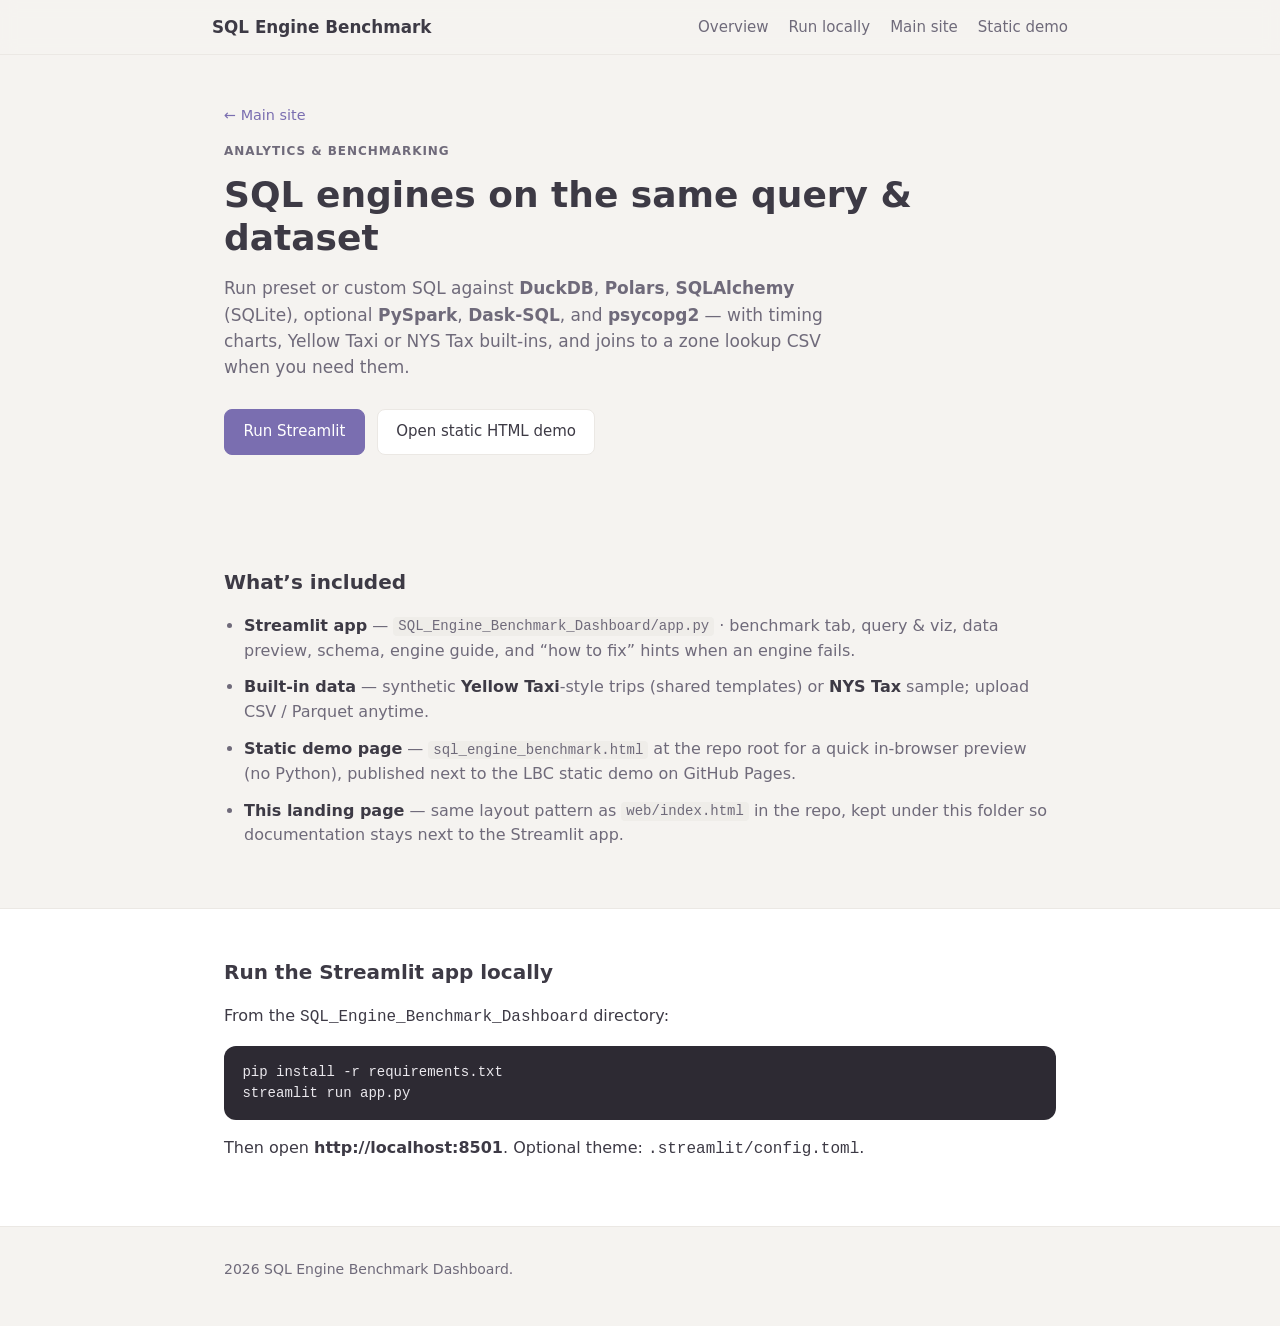
==== SQL_Engine_Benchmark_Dashboard/web/index.html @ 7c513c8f "Add SQL Engine Benchmark static web pages and Pages deploy wiring Publish SQL_Engine_Benchmark_Dashb" ====
<!DOCTYPE html>
<html lang="en">
<head>
  <meta charset="UTF-8">
  <meta name="viewport" content="width=device-width, initial-scale=1.0">
  <meta name="description" content="SQL Engine Benchmark Dashboard — compare DuckDB, Polars, PySpark, SQLAlchemy, Dask-SQL, and psycopg2.">
  <title>SQL Engine Benchmark Dashboard</title>
  <link rel="icon" href="assets/favicon.svg" type="image/svg+xml">
  <link rel="stylesheet" href="css/styles.css">
</head>
<body>
  <a class="skip-link" href="#main">Skip to content</a>
  <header class="site-header">
    <div class="header-inner">
      <a class="logo" href="index.html">SQL Engine Benchmark</a>
      <button type="button" class="nav-toggle" aria-expanded="false" aria-controls="site-nav">
        Menu
      </button>
      <nav id="site-nav" class="site-nav" aria-label="Primary">
        <ul>
          <li><a href="#overview">Overview</a></li>
          <li><a href="#run">Run locally</a></li>
          <li><a href="../index.html">Main site</a></li>
          <li><a href="../sql_engine_benchmark.html">Static demo</a></li>
        </ul>
      </nav>
    </div>
  </header>

  <main id="main">
    <section class="hero">
      <div class="hero-inner">
        <a class="back-link" href="../index.html">← Main site</a>
        <p class="eyebrow">Analytics &amp; benchmarking</p>
        <h1>SQL engines on the same query &amp; dataset</h1>
        <p class="lede">
          Run preset or custom SQL against <strong>DuckDB</strong>, <strong>Polars</strong>, <strong>SQLAlchemy</strong> (SQLite),
          optional <strong>PySpark</strong>, <strong>Dask-SQL</strong>, and <strong>psycopg2</strong> — with timing charts,
          Yellow Taxi or NYS Tax built-ins, and joins to a zone lookup CSV when you need them.
        </p>
        <div class="hero-actions">
          <a class="btn btn-primary" href="#run">Run Streamlit</a>
          <a class="btn btn-secondary" href="../sql_engine_benchmark.html">Open static HTML demo</a>
        </div>
      </div>
    </section>

    <section id="overview" class="section">
      <div class="section-inner">
        <h2>What’s included</h2>
        <ul class="feature-list">
          <li>
            <strong>Streamlit app</strong> — <code>SQL_Engine_Benchmark_Dashboard/app.py</code> · benchmark tab, query &amp; viz,
            data preview, schema, engine guide, and “how to fix” hints when an engine fails.
          </li>
          <li>
            <strong>Built-in data</strong> — synthetic <strong>Yellow Taxi</strong>-style trips (shared templates) or
            <strong>NYS Tax</strong> sample; upload CSV / Parquet anytime.
          </li>
          <li>
            <strong>Static demo page</strong> — <code>sql_engine_benchmark.html</code> at the repo root for a quick
            in-browser preview (no Python), published next to the LBC static demo on GitHub Pages.
          </li>
          <li>
            <strong>This landing page</strong> — same layout pattern as <code>web/index.html</code> in the repo, kept
            under this folder so documentation stays next to the Streamlit app.
          </li>
        </ul>
      </div>
    </section>

    <section id="run" class="section section-alt">
      <div class="section-inner">
        <h2>Run the Streamlit app locally</h2>
        <p>From the <code>SQL_Engine_Benchmark_Dashboard</code> directory:</p>
        <pre class="code-block"><code>pip install -r requirements.txt
streamlit run app.py</code></pre>
        <p>Then open <strong>http://localhost:8501</strong>. Optional theme: <code>.streamlit/config.toml</code>.</p>
      </div>
    </section>
  </main>

  <footer class="site-footer">
    <div class="footer-inner">
      <p><span data-year></span> SQL Engine Benchmark Dashboard.</p>
    </div>
  </footer>

  <script src="js/main.js" defer></script>
</body>
</html>
---- SQL_Engine_Benchmark_Dashboard/web/css/styles.css ----
:root {
  --bg: #f5f3f0;
  --surface: #ffffff;
  --text: #3d3a45;
  --muted: #6f6a7a;
  --border: #ebe8e4;
  --accent: #7a6eb0;
  --accent-hover: #6f5fb8;
  --radius: 12px;
  --font: system-ui, -apple-system, "Segoe UI", Roboto, sans-serif;
  --max-width: 52rem;
}

*,
*::before,
*::after {
  box-sizing: border-box;
}

html {
  scroll-behavior: smooth;
}

body {
  margin: 0;
  font-family: var(--font);
  font-size: 1rem;
  line-height: 1.55;
  color: var(--text);
  background: var(--bg);
}

.skip-link {
  position: absolute;
  left: -9999px;
  z-index: 999;
  padding: 0.5rem 1rem;
  background: var(--text);
  color: #fff;
  text-decoration: none;
}

.skip-link:focus {
  left: 1rem;
  top: 1rem;
}

.site-header {
  position: sticky;
  top: 0;
  z-index: 10;
  background: rgba(245, 243, 240, 0.92);
  backdrop-filter: blur(8px);
  border-bottom: 1px solid var(--border);
}

.header-inner {
  max-width: calc(var(--max-width) + 4rem);
  margin: 0 auto;
  padding: 0.875rem 1.25rem;
  display: flex;
  align-items: center;
  justify-content: space-between;
  gap: 1rem;
}

.logo {
  font-weight: 600;
  font-size: 1.05rem;
  color: var(--text);
  text-decoration: none;
}

.logo:hover {
  color: var(--accent);
}

.site-nav ul {
  list-style: none;
  margin: 0;
  padding: 0;
  display: flex;
  flex-wrap: wrap;
  gap: 0.5rem 1.25rem;
}

.site-nav a {
  color: var(--muted);
  text-decoration: none;
  font-size: 0.9375rem;
}

.site-nav a:hover {
  color: var(--accent);
}

.nav-toggle {
  font: inherit;
  padding: 0.35rem 0.75rem;
  border-radius: 8px;
  border: 1px solid var(--border);
  background: var(--surface);
  cursor: pointer;
  display: none;
}

@media (max-width: 640px) {
  .nav-toggle {
    display: block;
  }

  .header-inner {
    flex-wrap: wrap;
  }

  .logo {
    flex: 1;
    min-width: 0;
  }

  .nav-toggle {
    order: 2;
    flex-shrink: 0;
  }

  .site-nav {
    display: none;
    order: 3;
    flex-basis: 100%;
    width: 100%;
    padding-top: 0.75rem;
    border-top: 1px solid var(--border);
    margin-top: 0.5rem;
  }

  .site-nav.is-open {
    display: block;
  }

  .site-nav ul {
    flex-direction: column;
    gap: 0.5rem;
  }
}

.hero {
  padding: 3rem 1.25rem 4rem;
}

.hero-inner {
  max-width: var(--max-width);
  margin: 0 auto;
}

.eyebrow {
  font-size: 0.75rem;
  font-weight: 600;
  letter-spacing: 0.08em;
  text-transform: uppercase;
  color: var(--muted);
  margin: 0 0 0.75rem;
}

.hero h1 {
  font-size: clamp(1.75rem, 4vw, 2.25rem);
  font-weight: 600;
  line-height: 1.2;
  margin: 0 0 1rem;
}

.lede {
  font-size: 1.0625rem;
  color: var(--muted);
  max-width: 38em;
  margin: 0 0 1.75rem;
}

.hero-actions {
  display: flex;
  flex-wrap: wrap;
  gap: 0.75rem;
}

.btn {
  display: inline-flex;
  align-items: center;
  justify-content: center;
  padding: 0.65rem 1.15rem;
  font-size: 0.9375rem;
  font-weight: 500;
  border-radius: 8px;
  text-decoration: none;
  transition: background 0.15s, color 0.15s, border-color 0.15s;
}

.btn-primary {
  background: var(--accent);
  color: #fff;
  border: 1px solid var(--accent);
}

.btn-primary:hover {
  background: var(--accent-hover);
  border-color: var(--accent-hover);
}

.btn-secondary {
  background: var(--surface);
  color: var(--text);
  border: 1px solid var(--border);
}

.btn-secondary:hover {
  border-color: var(--accent);
  color: var(--accent);
}

.section {
  padding: 3rem 1.25rem;
}

.section-alt {
  background: var(--surface);
  border-top: 1px solid var(--border);
  border-bottom: 1px solid var(--border);
}

.section-inner {
  max-width: var(--max-width);
  margin: 0 auto;
}

.section h2 {
  font-size: 1.25rem;
  font-weight: 600;
  margin: 0 0 1rem;
}

.feature-list {
  margin: 0;
  padding-left: 1.25rem;
  color: var(--muted);
}

.feature-list li {
  margin-bottom: 0.75rem;
}

.feature-list strong {
  color: var(--text);
}

.feature-list code {
  font-size: 0.875em;
  background: #efede9;
  padding: 0.1em 0.35em;
  border-radius: 4px;
}

.code-block {
  margin: 1rem 0 1rem;
  padding: 1rem 1.15rem;
  background: #2d2a33;
  color: #eae8ed;
  border-radius: var(--radius);
  overflow-x: auto;
  font-size: 0.875rem;
  line-height: 1.5;
}

.code-block code {
  font-family: ui-monospace, "Cascadia Code", monospace;
}

.site-footer {
  padding: 2rem 1.25rem 3rem;
}

.footer-inner {
  max-width: var(--max-width);
  margin: 0 auto;
}

.site-footer p {
  margin: 0;
  font-size: 0.875rem;
  color: var(--muted);
}

.back-link {
  display: inline-block;
  margin-bottom: 1rem;
  font-size: 0.9rem;
  color: var(--accent);
  text-decoration: none;
}

.back-link:hover {
  text-decoration: underline;
}
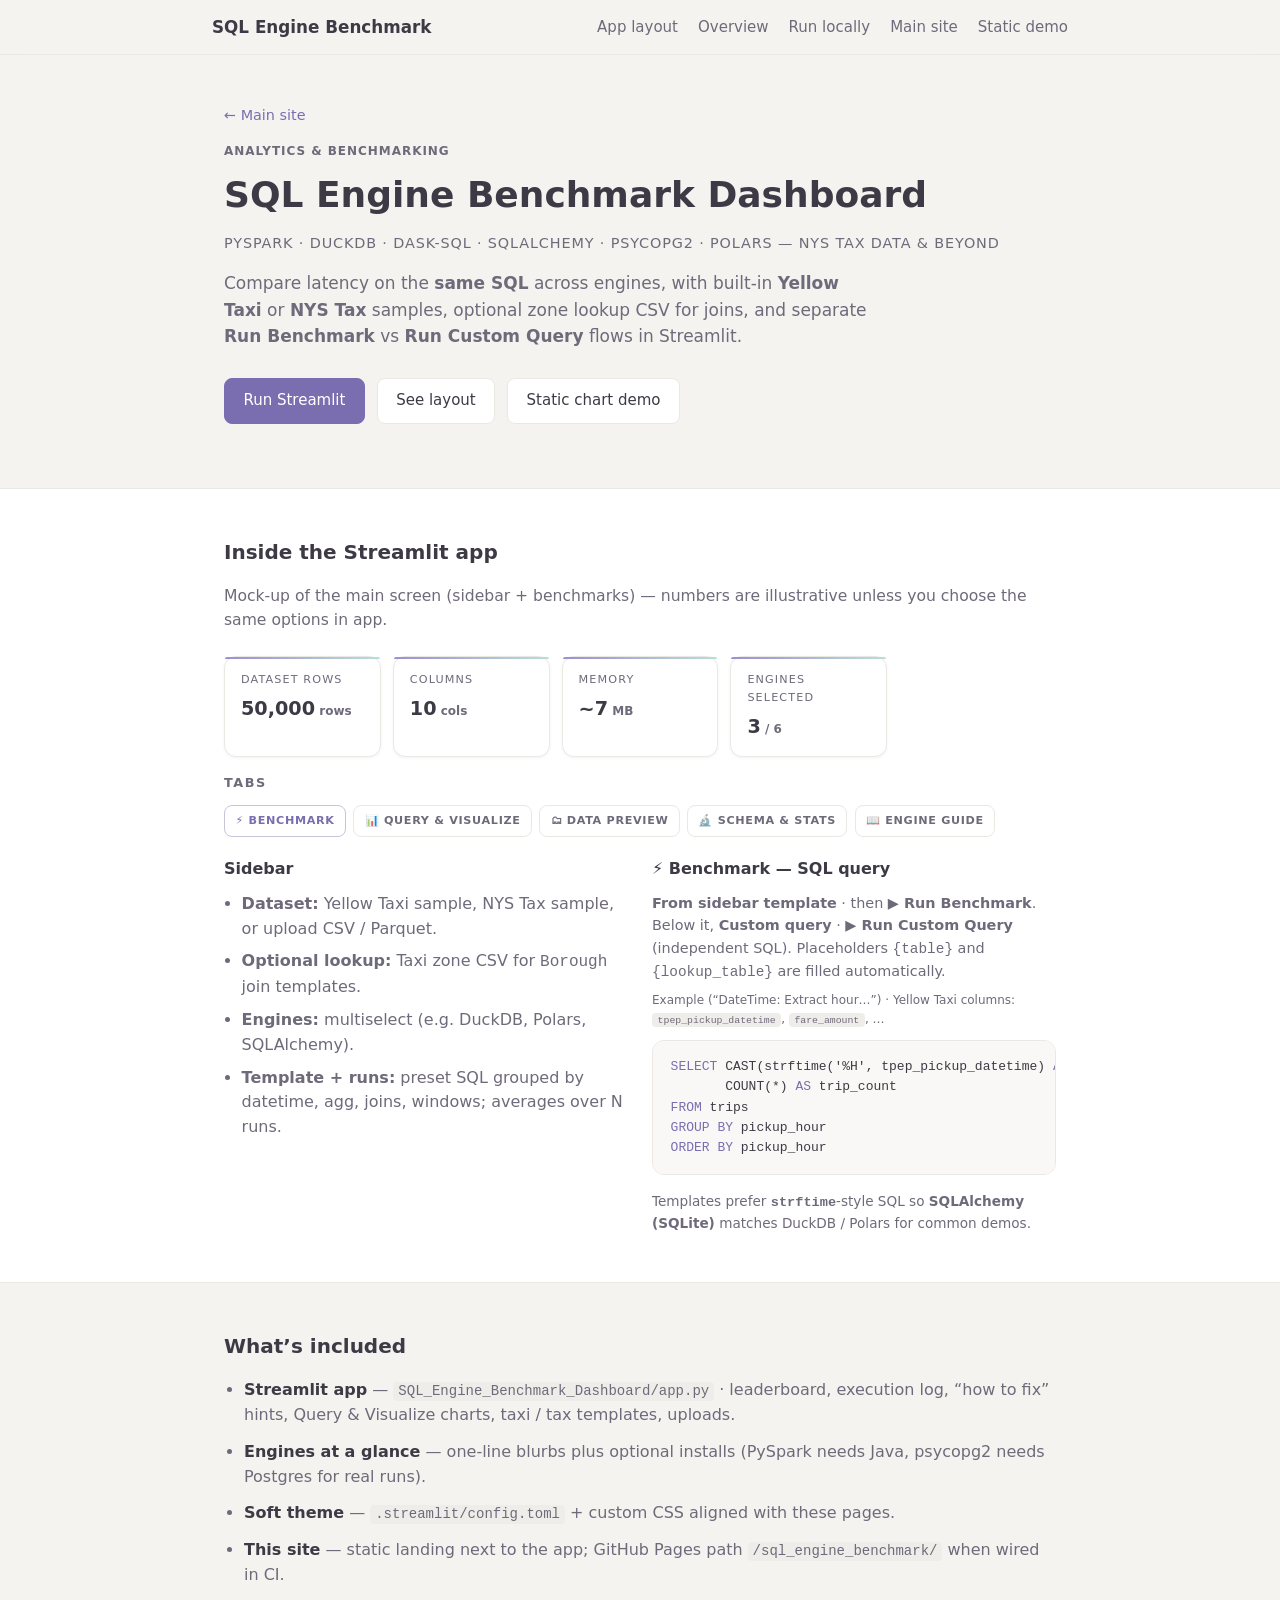
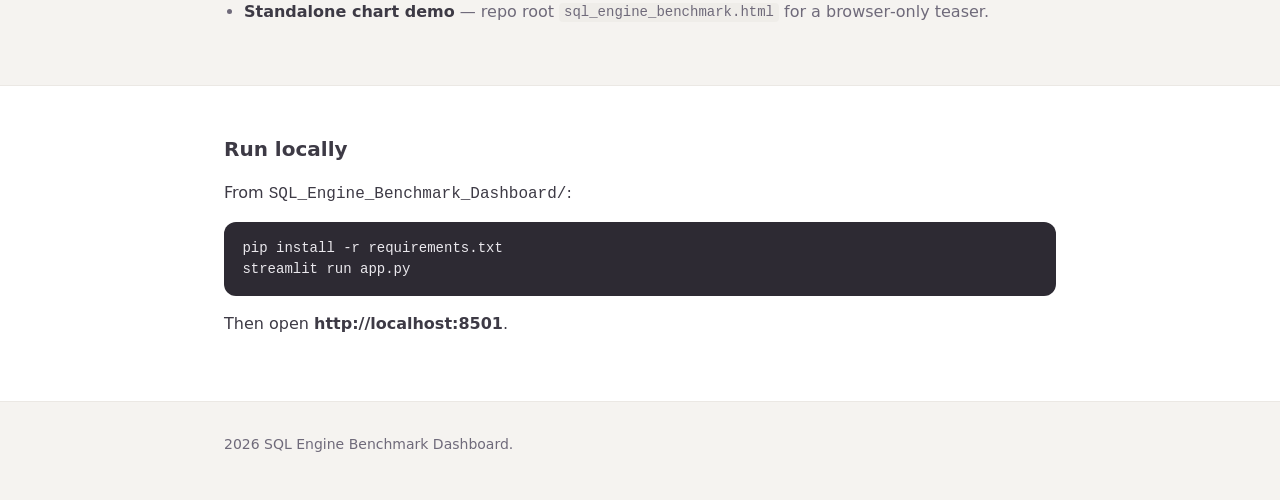
==== commit c726b029: "Revise SQL Engine Benchmark Pages landing to mirror Streamlit UI Co-authored-by: Cursor <cursoragent" ====
--- a/SQL_Engine_Benchmark_Dashboard/web/index.html
+++ b/SQL_Engine_Benchmark_Dashboard/web/index.html
@@ -3,7 +3,7 @@
 <head>
   <meta charset="UTF-8">
   <meta name="viewport" content="width=device-width, initial-scale=1.0">
-  <meta name="description" content="SQL Engine Benchmark Dashboard — compare DuckDB, Polars, PySpark, SQLAlchemy, Dask-SQL, and psycopg2.">
+  <meta name="description" content="SQL Engine Benchmark Dashboard — DuckDB, Polars, SQLAlchemy, PySpark, Dask-SQL, psycopg2 with Yellow Taxi and NYS Tax samples.">
   <title>SQL Engine Benchmark Dashboard</title>
   <link rel="icon" href="assets/favicon.svg" type="image/svg+xml">
   <link rel="stylesheet" href="css/styles.css">
@@ -18,6 +18,7 @@
       </button>
       <nav id="site-nav" class="site-nav" aria-label="Primary">
         <ul>
+          <li><a href="#preview">App layout</a></li>
           <li><a href="#overview">Overview</a></li>
           <li><a href="#run">Run locally</a></li>
           <li><a href="../index.html">Main site</a></li>
@@ -32,15 +33,94 @@
       <div class="hero-inner">
         <a class="back-link" href="../index.html">← Main site</a>
         <p class="eyebrow">Analytics &amp; benchmarking</p>
-        <h1>SQL engines on the same query &amp; dataset</h1>
+        <h1>SQL Engine Benchmark Dashboard</h1>
+        <p class="hero-subtitle">
+          PySpark · DuckDB · Dask-SQL · SQLAlchemy · psycopg2 · Polars — NYS Tax Data &amp; Beyond
+        </p>
         <p class="lede">
-          Run preset or custom SQL against <strong>DuckDB</strong>, <strong>Polars</strong>, <strong>SQLAlchemy</strong> (SQLite),
-          optional <strong>PySpark</strong>, <strong>Dask-SQL</strong>, and <strong>psycopg2</strong> — with timing charts,
-          Yellow Taxi or NYS Tax built-ins, and joins to a zone lookup CSV when you need them.
+          Compare latency on the <strong>same SQL</strong> across engines, with built‑in <strong>Yellow Taxi</strong>
+          or <strong>NYS Tax</strong> samples, optional zone lookup CSV for joins, and separate
+          <strong>Run Benchmark</strong> vs <strong>Run Custom Query</strong> flows in Streamlit.
         </p>
         <div class="hero-actions">
           <a class="btn btn-primary" href="#run">Run Streamlit</a>
-          <a class="btn btn-secondary" href="../sql_engine_benchmark.html">Open static HTML demo</a>
+          <a class="btn btn-secondary" href="#preview">See layout</a>
+          <a class="btn btn-secondary" href="../sql_engine_benchmark.html">Static chart demo</a>
+        </div>
+      </div>
+    </section>
+
+    <section id="preview" class="section section-alt">
+      <div class="section-inner">
+        <h2>Inside the Streamlit app</h2>
+        <p style="margin: 0 0 1rem; color: var(--muted); font-size: 0.975rem;">
+          Mock‑up of the main screen (sidebar + benchmarks) — numbers are illustrative unless you choose the same options in app.
+        </p>
+
+        <div class="preview-row" aria-label="Overview metrics">
+          <div class="preview-card">
+            <div class="label">Dataset rows</div>
+            <div class="value">50,000<span style="font-size:0.75rem;font-weight:600;color:var(--muted)"> rows</span></div>
+          </div>
+          <div class="preview-card">
+            <div class="label">Columns</div>
+            <div class="value">10<span style="font-size:0.75rem;font-weight:600;color:var(--muted)"> cols</span></div>
+          </div>
+          <div class="preview-card">
+            <div class="label">Memory</div>
+            <div class="value">~7<span style="font-size:0.75rem;font-weight:600;color:var(--muted)"> MB</span></div>
+          </div>
+          <div class="preview-card">
+            <div class="label">Engines selected</div>
+            <div class="value">3<span style="font-size:0.75rem;font-weight:600;color:var(--muted)"> / 6</span></div>
+          </div>
+        </div>
+
+        <p style="margin: 0 0 0.5rem; font-size: 0.8rem; text-transform: uppercase; letter-spacing: 0.12em; color: var(--muted); font-weight: 600;">
+          Tabs
+        </p>
+        <div class="tab-pills" role="tablist" aria-label="Dashboard tabs">
+          <span class="tab-pill is-active" aria-current="true">⚡ Benchmark</span>
+          <span class="tab-pill">📊 Query &amp; visualize</span>
+          <span class="tab-pill">🗂 Data preview</span>
+          <span class="tab-pill">🔬 Schema &amp; stats</span>
+          <span class="tab-pill">📖 Engine guide</span>
+        </div>
+
+        <div class="two-col">
+          <div>
+            <h3 style="font-size:1rem;margin:0 0 0.65rem;font-weight:600;color:var(--text);">Sidebar</h3>
+            <ul class="sidebar-list">
+              <li><strong>Dataset:</strong> Yellow Taxi sample, NYS Tax sample, or upload CSV / Parquet.</li>
+              <li><strong>Optional lookup:</strong> Taxi zone CSV for <code>Borough</code> join templates.</li>
+              <li><strong>Engines:</strong> multiselect (e.g. DuckDB, Polars, SQLAlchemy).</li>
+              <li><strong>Template + runs:</strong> preset SQL grouped by datetime, agg, joins, windows; averages over N runs.</li>
+            </ul>
+          </div>
+          <div>
+            <h3 style="font-size:1rem;margin:0 0 0.65rem;font-weight:600;color:var(--text);">⚡ Benchmark — SQL query</h3>
+            <p style="font-size: 0.9rem; color: var(--muted); margin: 0 0 0.5rem;">
+              <strong>From sidebar template</strong> · then <strong>▶ Run Benchmark</strong>. Below it,
+              <strong>Custom query</strong> · <strong>▶ Run Custom Query</strong> (independent SQL).
+              Placeholders <code>{table}</code> and <code>{lookup_table}</code> are filled automatically.
+            </p>
+            <p style="font-size: 0.75rem; color: var(--muted); margin: 0 0 0.35rem;">
+              Example (“DateTime: Extract hour…”) · Yellow Taxi columns:
+              <code style="background:#efede9;padding:0.1rem 0.35rem;border-radius:4px;font-size:0.82em;">
+                tpep_pickup_datetime</code>,
+              <code style="background:#efede9;padding:0.1rem 0.35rem;border-radius:4px;font-size:0.82em;">
+                fare_amount</code>, …
+            </p>
+            <pre class="sql-snippet" tabindex="0"><code><span class="kw">SELECT</span> CAST(strftime('%H', tpep_pickup_datetime) <span class="kw">AS</span> INTEGER) <span class="kw">AS</span> pickup_hour,
+       COUNT(*) <span class="kw">AS</span> trip_count
+<span class="kw">FROM</span> trips
+<span class="kw">GROUP BY</span> pickup_hour
+<span class="kw">ORDER BY</span> pickup_hour</code></pre>
+            <p style="font-size: 0.85rem; color: var(--muted); margin: 0;">
+              Templates prefer <strong><code>strftime</code></strong>-style SQL so
+              <strong>SQLAlchemy (SQLite)</strong> matches DuckDB / Polars for common demos.
+            </p>
+          </div>
         </div>
       </div>
     </section>
@@ -50,20 +130,22 @@
         <h2>What’s included</h2>
         <ul class="feature-list">
           <li>
-            <strong>Streamlit app</strong> — <code>SQL_Engine_Benchmark_Dashboard/app.py</code> · benchmark tab, query &amp; viz,
-            data preview, schema, engine guide, and “how to fix” hints when an engine fails.
+            <strong>Streamlit app</strong> — <code>SQL_Engine_Benchmark_Dashboard/app.py</code> · leaderboard, execution log,
+            “how to fix” hints, Query &amp; Visualize charts, taxi / tax templates, uploads.
           </li>
           <li>
-            <strong>Built-in data</strong> — synthetic <strong>Yellow Taxi</strong>-style trips (shared templates) or
-            <strong>NYS Tax</strong> sample; upload CSV / Parquet anytime.
+            <strong>Engines at a glance</strong> — one‑line blurbs plus optional installs (PySpark needs Java,
+            psycopg2 needs Postgres for real runs).
           </li>
           <li>
-            <strong>Static demo page</strong> — <code>sql_engine_benchmark.html</code> at the repo root for a quick
-            in-browser preview (no Python), published next to the LBC static demo on GitHub Pages.
+            <strong>Soft theme</strong> — <code>.streamlit/config.toml</code> + custom CSS aligned with these pages.
           </li>
           <li>
-            <strong>This landing page</strong> — same layout pattern as <code>web/index.html</code> in the repo, kept
-            under this folder so documentation stays next to the Streamlit app.
+            <strong>This site</strong> — static landing next to the app; GitHub Pages path
+            <code>/sql_engine_benchmark/</code> when wired in CI.
+          </li>
+          <li>
+            <strong>Standalone chart demo</strong> — repo root <code>sql_engine_benchmark.html</code> for a browser‑only teaser.
           </li>
         </ul>
       </div>
@@ -71,11 +153,11 @@
 
     <section id="run" class="section section-alt">
       <div class="section-inner">
-        <h2>Run the Streamlit app locally</h2>
-        <p>From the <code>SQL_Engine_Benchmark_Dashboard</code> directory:</p>
+        <h2>Run locally</h2>
+        <p>From <code>SQL_Engine_Benchmark_Dashboard/</code>:</p>
         <pre class="code-block"><code>pip install -r requirements.txt
 streamlit run app.py</code></pre>
-        <p>Then open <strong>http://localhost:8501</strong>. Optional theme: <code>.streamlit/config.toml</code>.</p>
+        <p>Then open <strong>http://localhost:8501</strong>.</p>
       </div>
     </section>
   </main>
--- a/SQL_Engine_Benchmark_Dashboard/web/css/styles.css
+++ b/SQL_Engine_Benchmark_Dashboard/web/css/styles.css
@@ -298,3 +298,117 @@
 .back-link:hover {
   text-decoration: underline;
 }
+
+/* App preview blocks (mirror Streamlit chrome) */
+.hero-subtitle {
+  font-size: 0.9rem;
+  color: var(--muted);
+  text-transform: uppercase;
+  letter-spacing: 0.06em;
+  margin: 0.25rem 0 1rem;
+}
+
+.preview-row {
+  display: grid;
+  grid-template-columns: repeat(auto-fill, minmax(140px, 1fr));
+  gap: 0.75rem;
+  margin: 1.5rem 0 1rem;
+}
+
+.preview-card {
+  background: var(--surface);
+  border: 1px solid var(--border);
+  border-radius: 12px;
+  padding: 0.9rem 1rem;
+  box-shadow: 0 1px 3px rgba(61, 58, 69, 0.06);
+  position: relative;
+}
+
+.preview-card::before {
+  content: "";
+  position: absolute;
+  top: 0;
+  left: 0;
+  right: 0;
+  height: 2px;
+  border-radius: 12px 12px 0 0;
+  background: linear-gradient(90deg, #9b8fd4, #b8dfd7);
+}
+
+.preview-card .label {
+  font-size: 0.7rem;
+  text-transform: uppercase;
+  letter-spacing: 0.1em;
+  color: var(--muted);
+  margin-bottom: 0.35rem;
+}
+
+.preview-card .value {
+  font-weight: 800;
+  font-size: 1.2rem;
+  color: var(--text);
+}
+
+.tab-pills {
+  display: flex;
+  flex-wrap: wrap;
+  gap: 0.45rem;
+  margin: 0.75rem 0 1.25rem;
+}
+
+.tab-pill {
+  font-size: 0.7rem;
+  font-weight: 600;
+  padding: 0.4rem 0.65rem;
+  border-radius: 8px;
+  border: 1px solid var(--border);
+  background: var(--surface);
+  color: var(--muted);
+  letter-spacing: 0.06em;
+  text-transform: uppercase;
+}
+
+.tab-pill.is-active {
+  color: var(--accent);
+  border-color: #c9c2db;
+}
+
+.sql-snippet {
+  margin: 0.75rem 0 1rem;
+  padding: 1rem 1.1rem;
+  border-radius: 12px;
+  background: #faf8f6;
+  border: 1px solid var(--border);
+  font-family: ui-monospace, "Cascadia Code", monospace;
+  font-size: 0.8125rem;
+  line-height: 1.55;
+  overflow-x: auto;
+  color: var(--text);
+}
+
+.sql-snippet .kw {
+  color: #7a6eb0;
+}
+
+.sidebar-list {
+  margin: 0.5rem 0 0;
+  padding-left: 1.1rem;
+  color: var(--muted);
+}
+
+.sidebar-list li {
+  margin-bottom: 0.5rem;
+}
+
+.two-col {
+  display: grid;
+  grid-template-columns: minmax(0, 1fr) minmax(0, 1fr);
+  gap: 1.5rem;
+  align-items: start;
+}
+
+@media (max-width: 720px) {
+  .two-col {
+    grid-template-columns: 1fr;
+  }
+}
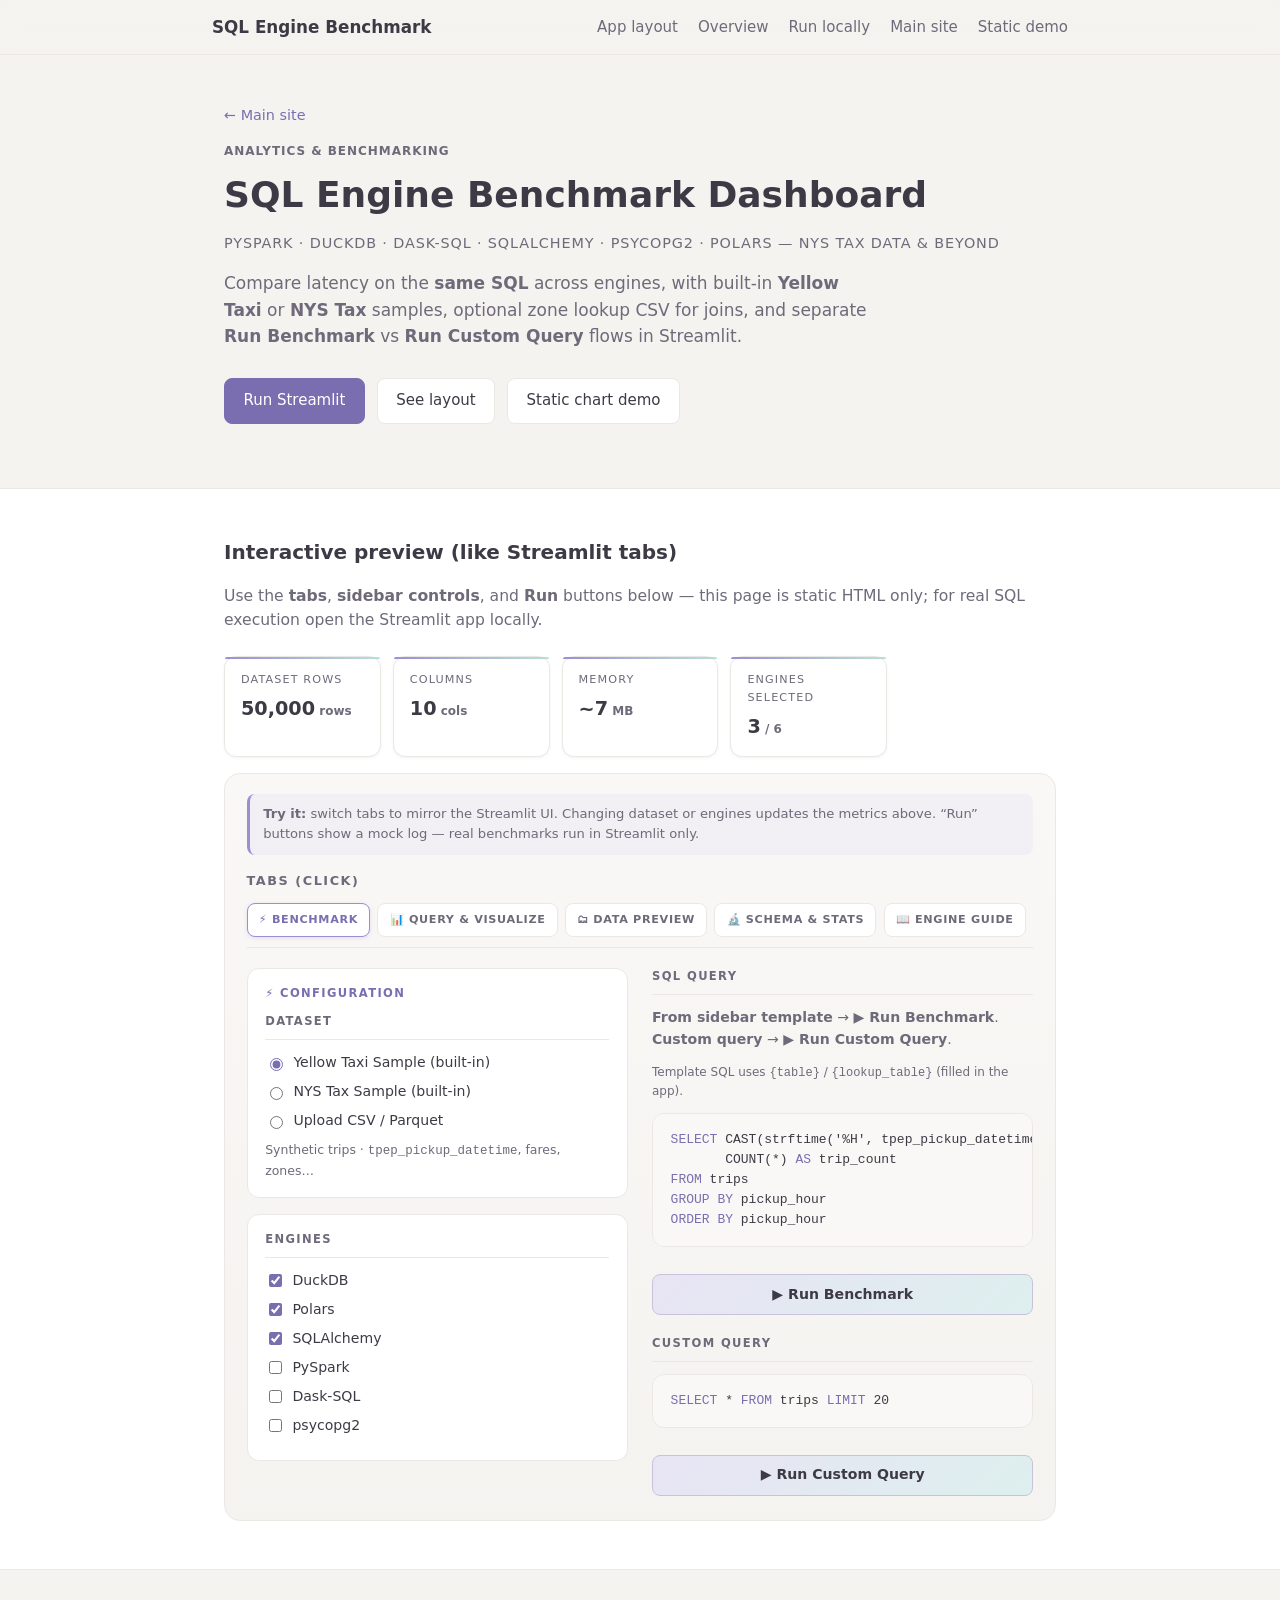
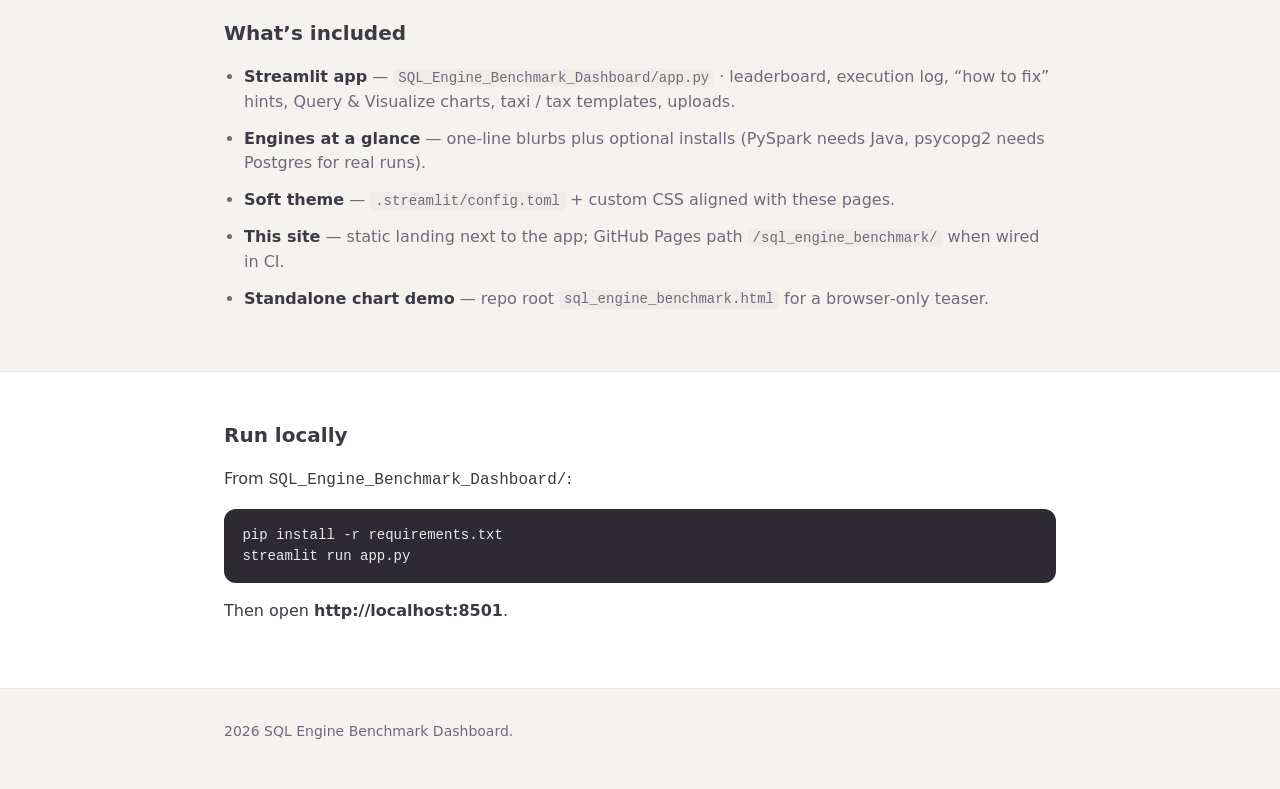
==== commit 116f4d70: "Make SQL Benchmark Pages preview interactive (tabs, sidebar, demo runs) Co-authored-by: Cursor <curs" ====
--- a/SQL_Engine_Benchmark_Dashboard/web/index.html
+++ b/SQL_Engine_Benchmark_Dashboard/web/index.html
@@ -52,74 +52,153 @@
 
     <section id="preview" class="section section-alt">
       <div class="section-inner">
-        <h2>Inside the Streamlit app</h2>
+        <h2>Interactive preview (like Streamlit tabs)</h2>
         <p style="margin: 0 0 1rem; color: var(--muted); font-size: 0.975rem;">
-          Mock‑up of the main screen (sidebar + benchmarks) — numbers are illustrative unless you choose the same options in app.
+          Use the <strong>tabs</strong>, <strong>sidebar controls</strong>, and <strong>Run</strong> buttons below —
+          this page is static HTML only; for real SQL execution open the Streamlit app locally.
         </p>
 
         <div class="preview-row" aria-label="Overview metrics">
           <div class="preview-card">
             <div class="label">Dataset rows</div>
-            <div class="value">50,000<span style="font-size:0.75rem;font-weight:600;color:var(--muted)"> rows</span></div>
+            <div class="value"><span id="metric-rows">50,000</span><span style="font-size:0.75rem;font-weight:600;color:var(--muted)"> rows</span></div>
           </div>
           <div class="preview-card">
             <div class="label">Columns</div>
-            <div class="value">10<span style="font-size:0.75rem;font-weight:600;color:var(--muted)"> cols</span></div>
+            <div class="value"><span id="metric-cols">10</span><span style="font-size:0.75rem;font-weight:600;color:var(--muted)"> cols</span></div>
           </div>
           <div class="preview-card">
             <div class="label">Memory</div>
-            <div class="value">~7<span style="font-size:0.75rem;font-weight:600;color:var(--muted)"> MB</span></div>
+            <div class="value"><span id="metric-mem">~7</span><span style="font-size:0.75rem;font-weight:600;color:var(--muted)"> MB</span></div>
           </div>
           <div class="preview-card">
             <div class="label">Engines selected</div>
-            <div class="value">3<span style="font-size:0.75rem;font-weight:600;color:var(--muted)"> / 6</span></div>
+            <div class="value"><span id="metric-engines">3</span><span style="font-size:0.75rem;font-weight:600;color:var(--muted)"> / 6</span></div>
           </div>
         </div>
 
-        <p style="margin: 0 0 0.5rem; font-size: 0.8rem; text-transform: uppercase; letter-spacing: 0.12em; color: var(--muted); font-weight: 600;">
-          Tabs
-        </p>
-        <div class="tab-pills" role="tablist" aria-label="Dashboard tabs">
-          <span class="tab-pill is-active" aria-current="true">⚡ Benchmark</span>
-          <span class="tab-pill">📊 Query &amp; visualize</span>
-          <span class="tab-pill">🗂 Data preview</span>
-          <span class="tab-pill">🔬 Schema &amp; stats</span>
-          <span class="tab-pill">📖 Engine guide</span>
-        </div>
-
-        <div class="two-col">
-          <div>
-            <h3 style="font-size:1rem;margin:0 0 0.65rem;font-weight:600;color:var(--text);">Sidebar</h3>
-            <ul class="sidebar-list">
-              <li><strong>Dataset:</strong> Yellow Taxi sample, NYS Tax sample, or upload CSV / Parquet.</li>
-              <li><strong>Optional lookup:</strong> Taxi zone CSV for <code>Borough</code> join templates.</li>
-              <li><strong>Engines:</strong> multiselect (e.g. DuckDB, Polars, SQLAlchemy).</li>
-              <li><strong>Template + runs:</strong> preset SQL grouped by datetime, agg, joins, windows; averages over N runs.</li>
-            </ul>
-          </div>
-          <div>
-            <h3 style="font-size:1rem;margin:0 0 0.65rem;font-weight:600;color:var(--text);">⚡ Benchmark — SQL query</h3>
-            <p style="font-size: 0.9rem; color: var(--muted); margin: 0 0 0.5rem;">
-              <strong>From sidebar template</strong> · then <strong>▶ Run Benchmark</strong>. Below it,
-              <strong>Custom query</strong> · <strong>▶ Run Custom Query</strong> (independent SQL).
-              Placeholders <code>{table}</code> and <code>{lookup_table}</code> are filled automatically.
-            </p>
-            <p style="font-size: 0.75rem; color: var(--muted); margin: 0 0 0.35rem;">
-              Example (“DateTime: Extract hour…”) · Yellow Taxi columns:
-              <code style="background:#efede9;padding:0.1rem 0.35rem;border-radius:4px;font-size:0.82em;">
-                tpep_pickup_datetime</code>,
-              <code style="background:#efede9;padding:0.1rem 0.35rem;border-radius:4px;font-size:0.82em;">
-                fare_amount</code>, …
-            </p>
-            <pre class="sql-snippet" tabindex="0"><code><span class="kw">SELECT</span> CAST(strftime('%H', tpep_pickup_datetime) <span class="kw">AS</span> INTEGER) <span class="kw">AS</span> pickup_hour,
+        <div class="streamlit-frame">
+          <p class="preview-note">
+            <strong>Try it:</strong> switch tabs to mirror the Streamlit UI. Changing dataset or engines updates the metrics above.
+            “Run” buttons show a mock log — real benchmarks run in Streamlit only.
+          </p>
+
+          <p style="margin: 0 0 0.5rem; font-size: 0.8rem; text-transform: uppercase; letter-spacing: 0.12em; color: var(--muted); font-weight: 600;">
+            Tabs (click)
+          </p>
+          <div class="tab-pills" role="tablist" aria-label="Dashboard tabs">
+            <button type="button" class="tab-pill is-active" role="tab" id="tab-bench" aria-selected="true" aria-controls="panel-bench" data-tab="bench">⚡ Benchmark</button>
+            <button type="button" class="tab-pill" role="tab" id="tab-viz" aria-selected="false" aria-controls="panel-viz" data-tab="viz">📊 Query &amp; visualize</button>
+            <button type="button" class="tab-pill" role="tab" id="tab-data" aria-selected="false" aria-controls="panel-data" data-tab="data">🗂 Data preview</button>
+            <button type="button" class="tab-pill" role="tab" id="tab-schema" aria-selected="false" aria-controls="panel-schema" data-tab="schema">🔬 Schema &amp; stats</button>
+            <button type="button" class="tab-pill" role="tab" id="tab-guide" aria-selected="false" aria-controls="panel-guide" data-tab="guide">📖 Engine guide</button>
+          </div>
+
+          <div class="two-col preview-main">
+            <aside class="preview-sidebar-col" aria-label="Sidebar preview">
+              <div class="preview-sidebar-box">
+                <h4>⚡ Configuration</h4>
+                <div class="section-header-mini">Dataset</div>
+                <div class="radio-stack" id="dataset-radios">
+                  <label><input type="radio" name="dataset-demo" value="taxi" checked> Yellow Taxi Sample (built-in)</label>
+                  <label><input type="radio" name="dataset-demo" value="nys"> NYS Tax Sample (built-in)</label>
+                  <label><input type="radio" name="dataset-demo" value="upload"> Upload CSV / Parquet</label>
+                </div>
+                <p id="dataset-hint" style="font-size:0.78rem;color:var(--muted);margin:0.5rem 0 0;">Synthetic trips · <code>tpep_pickup_datetime</code>, fares, zones…</p>
+              </div>
+              <div class="preview-sidebar-box">
+                <div class="section-header-mini">Engines</div>
+                <div class="check-stack" id="engine-checks">
+                  <label><input type="checkbox" class="eng-chk" value="duck" checked> DuckDB</label>
+                  <label><input type="checkbox" class="eng-chk" value="polars" checked> Polars</label>
+                  <label><input type="checkbox" class="eng-chk" value="sqla" checked> SQLAlchemy</label>
+                  <label><input type="checkbox" class="eng-chk" value="spark"> PySpark</label>
+                  <label><input type="checkbox" class="eng-chk" value="dask"> Dask-SQL</label>
+                  <label><input type="checkbox" class="eng-chk" value="pg"> psycopg2</label>
+                </div>
+              </div>
+            </aside>
+
+            <div class="preview-panels">
+              <div id="panel-bench" class="tab-panel is-active" role="tabpanel" aria-labelledby="tab-bench" data-panel="bench">
+                <div class="section-header-mini">SQL query</div>
+                <p style="font-size: 0.88rem; color: var(--muted); margin: 0 0 0.75rem;">
+                  <strong>From sidebar template</strong> → <strong>▶ Run Benchmark</strong>.
+                  <strong>Custom query</strong> → <strong>▶ Run Custom Query</strong>.
+                </p>
+                <p style="font-size: 0.75rem; color: var(--muted); margin: 0 0 0.35rem;">
+                  Template SQL uses <code>{table}</code> / <code>{lookup_table}</code> (filled in the app).
+                </p>
+                <pre class="sql-snippet" tabindex="0"><code><span class="kw">SELECT</span> CAST(strftime('%H', tpep_pickup_datetime) <span class="kw">AS</span> INTEGER) <span class="kw">AS</span> pickup_hour,
        COUNT(*) <span class="kw">AS</span> trip_count
 <span class="kw">FROM</span> trips
 <span class="kw">GROUP BY</span> pickup_hour
 <span class="kw">ORDER BY</span> pickup_hour</code></pre>
-            <p style="font-size: 0.85rem; color: var(--muted); margin: 0;">
-              Templates prefer <strong><code>strftime</code></strong>-style SQL so
-              <strong>SQLAlchemy (SQLite)</strong> matches DuckDB / Polars for common demos.
-            </p>
+                <button type="button" class="demo-btn" id="btn-run-bench">▶ Run Benchmark</button>
+                <div id="out-bench" class="demo-output" aria-live="polite"></div>
+
+                <div class="section-header-mini" style="margin-top:1.25rem;">Custom query</div>
+                <pre class="sql-snippet"><code><span class="kw">SELECT</span> * <span class="kw">FROM</span> trips <span class="kw">LIMIT</span> 20</code></pre>
+                <button type="button" class="demo-btn" id="btn-run-custom">▶ Run Custom Query</button>
+                <div id="out-custom" class="demo-output" aria-live="polite"></div>
+              </div>
+
+              <div id="panel-viz" class="tab-panel" role="tabpanel" aria-labelledby="tab-viz" data-panel="viz">
+                <div class="section-header-mini">Engine &amp; query</div>
+                <p style="font-size:0.9rem;color:var(--muted);margin:0 0 1rem;">
+                  Pick one engine, run SQL, then choose chart type: <strong>Auto</strong>, bar, line, scatter, histogram, or table only —
+                  same flow as Streamlit’s <strong>Query &amp; Visualize</strong> tab.
+                </p>
+                <div class="preview-card" style="margin:0;max-width:22rem;">
+                  <div class="label">Demo chart</div>
+                  <div style="height:120px;background:linear-gradient(180deg,#efede9,#faf8f6);border-radius:8px;display:flex;align-items:flex-end;padding:0.5rem;gap:4px;">
+                    <span style="flex:1;background:#9b8fd4;height:45%;border-radius:4px 4px 0 0;"></span>
+                    <span style="flex:1;background:#b8dfd7;height:75%;border-radius:4px 4px 0 0;"></span>
+                    <span style="flex:1;background:#d4a5c7;height:55%;border-radius:4px 4px 0 0;"></span>
+                    <span style="flex:1;background:#9b8fd4;height:90%;border-radius:4px 4px 0 0;"></span>
+                  </div>
+                  <p style="font-size:0.78rem;color:var(--muted);margin:0.5rem 0 0;">Placeholder bars — Plotly renders live in Streamlit.</p>
+                </div>
+              </div>
+
+              <div id="panel-data" class="tab-panel" role="tabpanel" aria-labelledby="tab-data" data-panel="data">
+                <div class="section-header-mini">Dataset preview</div>
+                <p style="font-size:0.88rem;color:var(--muted);margin:0 0 0.75rem;">Filter, sort, row limit — interactive table in the app.</p>
+                <table style="width:100%;font-size:0.82rem;border-collapse:collapse;">
+                  <thead><tr style="border-bottom:1px solid var(--border);color:var(--muted);font-size:0.72rem;text-transform:uppercase;"><th>trip_distance</th><th>fare_amount</th><th>payment_type</th></tr></thead>
+                  <tbody>
+                    <tr style="border-bottom:1px solid #ebe8e4;"><td>3.2</td><td>14.50</td><td>1</td></tr>
+                    <tr style="border-bottom:1px solid #ebe8e4;"><td>8.1</td><td>32.00</td><td>2</td></tr>
+                    <tr><td>1.4</td><td>9.00</td><td>1</td></tr>
+                  </tbody>
+                </table>
+              </div>
+
+              <div id="panel-schema" class="tab-panel" role="tabpanel" aria-labelledby="tab-schema" data-panel="schema">
+                <div class="section-header-mini">Schema</div>
+                <p style="font-size:0.88rem;color:var(--muted);margin:0 0 0.75rem;">Per-column dtype, null %, describe, correlation heatmap in Streamlit.</p>
+                <table style="width:100%;font-size:0.82rem;border-collapse:collapse;">
+                  <thead><tr style="border-bottom:1px solid var(--border);color:var(--muted);"><th>Column</th><th>dtype</th></tr></thead>
+                  <tbody>
+                    <tr style="border-bottom:1px solid #ebe8e4;"><td>tpep_pickup_datetime</td><td>datetime64</td></tr>
+                    <tr style="border-bottom:1px solid #ebe8e4;"><td>fare_amount</td><td>float64</td></tr>
+                    <tr><td>trip_distance</td><td>float64</td></tr>
+                  </tbody>
+                </table>
+              </div>
+
+              <div id="panel-guide" class="tab-panel" role="tabpanel" aria-labelledby="tab-guide" data-panel="guide">
+                <div class="section-header-mini">Engine reference</div>
+                <ul class="sidebar-list" style="margin:0;">
+                  <li><strong>DuckDB</strong> — embedded OLAP, fast local analytics.</li>
+                  <li><strong>Polars</strong> — Rust DataFrames + SQL context.</li>
+                  <li><strong>SQLAlchemy</strong> — SQLite in-memory in this dashboard.</li>
+                  <li><strong>PySpark</strong> — needs Java; cluster-scale.</li>
+                  <li><strong>Dask-SQL</strong> — parallel pandas SQL.</li>
+                  <li><strong>psycopg2</strong> — PostgreSQL (needs a server).</li>
+                </ul>
+              </div>
+            </div>
           </div>
         </div>
       </div>
--- a/SQL_Engine_Benchmark_Dashboard/web/css/styles.css
+++ b/SQL_Engine_Benchmark_Dashboard/web/css/styles.css
@@ -349,28 +349,166 @@
   color: var(--text);
 }
 
+.streamlit-frame {
+  background: linear-gradient(180deg, #faf8f6 0%, #f5f3f0 100%);
+  border: 1px solid var(--border);
+  border-radius: 16px;
+  padding: 1.25rem 1.35rem 1.5rem;
+  margin-top: 0.5rem;
+}
+
+.preview-note {
+  font-size: 0.82rem;
+  color: var(--muted);
+  margin: 0 0 1rem;
+  padding: 0.65rem 0.85rem;
+  background: rgba(155, 143, 212, 0.08);
+  border-radius: 8px;
+  border-left: 3px solid #9b8fd4;
+}
+
 .tab-pills {
   display: flex;
   flex-wrap: wrap;
   gap: 0.45rem;
   margin: 0.75rem 0 1.25rem;
+  border-bottom: 1px solid var(--border);
+  padding-bottom: 0.65rem;
 }
 
 .tab-pill {
+  font: inherit;
   font-size: 0.7rem;
   font-weight: 600;
-  padding: 0.4rem 0.65rem;
+  padding: 0.45rem 0.7rem;
   border-radius: 8px;
   border: 1px solid var(--border);
   background: var(--surface);
   color: var(--muted);
   letter-spacing: 0.06em;
   text-transform: uppercase;
+  cursor: pointer;
+  transition: border-color 0.15s, color 0.15s, box-shadow 0.15s;
+}
+
+.tab-pill:hover {
+  border-color: #c9c2db;
+  color: var(--text);
+}
+
+.tab-pill:focus-visible {
+  outline: 2px solid var(--accent);
+  outline-offset: 2px;
 }
 
 .tab-pill.is-active {
   color: var(--accent);
-  border-color: #c9c2db;
+  border-color: #9b8fd4;
+  box-shadow: 0 1px 4px rgba(155, 143, 212, 0.25);
+}
+
+.tab-panel {
+  display: none;
+  animation: fadeIn 0.2s ease;
+}
+
+.tab-panel.is-active {
+  display: block;
+}
+
+@keyframes fadeIn {
+  from {
+    opacity: 0;
+  }
+  to {
+    opacity: 1;
+  }
+}
+
+.preview-sidebar-box {
+  background: var(--surface);
+  border: 1px solid var(--border);
+  border-radius: 12px;
+  padding: 1rem 1.1rem;
+  margin-bottom: 1rem;
+}
+
+.preview-sidebar-box h4 {
+  margin: 0 0 0.65rem;
+  font-size: 0.72rem;
+  text-transform: uppercase;
+  letter-spacing: 0.12em;
+  color: #7a6eb0;
+}
+
+.radio-stack label,
+.check-stack label {
+  display: flex;
+  align-items: center;
+  gap: 0.45rem;
+  font-size: 0.88rem;
+  color: var(--text);
+  margin-bottom: 0.45rem;
+  cursor: pointer;
+}
+
+.radio-stack input,
+.check-stack input {
+  accent-color: var(--accent);
+}
+
+.demo-btn {
+  font: inherit;
+  width: 100%;
+  padding: 0.55rem 1rem;
+  margin-top: 0.65rem;
+  border-radius: 8px;
+  border: 1px solid #c9c2db;
+  background: linear-gradient(135deg, #e8e4f4, #ddefee);
+  color: var(--text);
+  font-weight: 600;
+  font-size: 0.88rem;
+  cursor: pointer;
+}
+
+.demo-btn:hover {
+  border-color: #9b8fd4;
+}
+
+.demo-btn:focus-visible {
+  outline: 2px solid var(--accent);
+  outline-offset: 2px;
+}
+
+.demo-output {
+  margin-top: 1rem;
+  padding: 0.85rem 1rem;
+  font-size: 0.82rem;
+  font-family: ui-monospace, monospace;
+  background: #faf8f6;
+  border: 1px solid var(--border);
+  border-radius: 8px;
+  color: var(--muted);
+  display: none;
+}
+
+.demo-output.is-visible {
+  display: block;
+}
+
+.demo-output strong {
+  color: #5d9b7a;
+}
+
+.section-header-mini {
+  font-size: 0.72rem;
+  text-transform: uppercase;
+  letter-spacing: 0.12em;
+  color: var(--muted);
+  border-bottom: 1px solid var(--border);
+  padding-bottom: 0.5rem;
+  margin-bottom: 0.75rem;
+  font-weight: 600;
 }
 
 .sql-snippet {
@@ -407,6 +545,18 @@
   align-items: start;
 }
 
+.two-col.preview-main {
+  margin-top: 0.25rem;
+}
+
+.preview-sidebar-col {
+  min-width: 0;
+}
+
+.preview-panels {
+  min-width: 0;
+}
+
 @media (max-width: 720px) {
   .two-col {
     grid-template-columns: 1fr;
